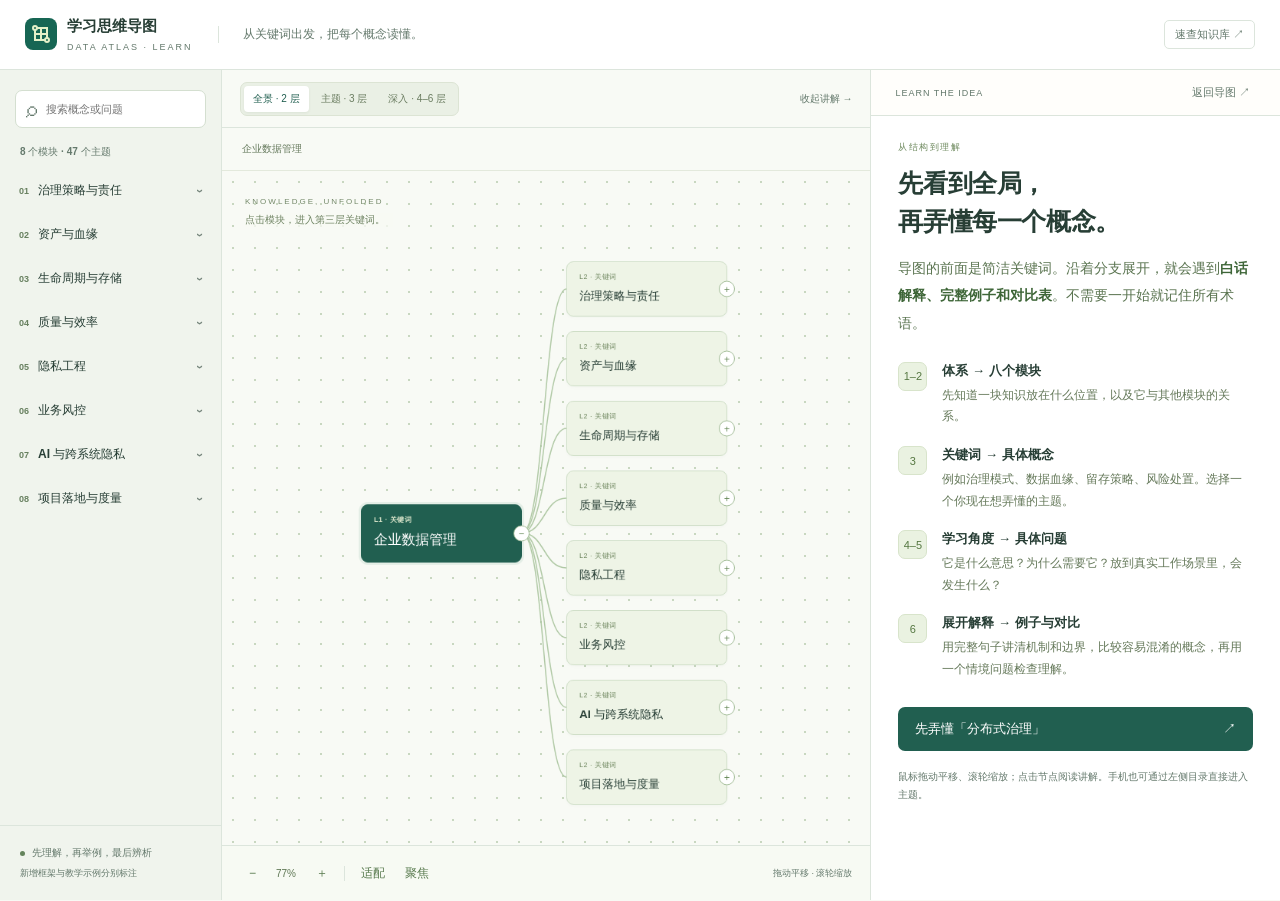
==== learn.html @ 8e187245 "Add six-level learning mind map with plain-language lessons" ====
<!doctype html>
<html lang="zh-CN">
<head>
  <meta charset="UTF-8">
  <meta name="viewport" content="width=device-width,initial-scale=1">
  <meta name="theme-color" content="#215f50">
  <title>学习思维导图 · Data Atlas</title>
  <meta name="description" content="从三层关键词进入六层学习导图，用白话解释、教学例子和概念对比表理解企业数据治理。">
  <link rel="icon" href="./favicon.svg" type="image/svg+xml">
  <link rel="stylesheet" href="./learn.css">
  <script src="./learn.js" defer></script>
</head>
<body>
  <header class="app-header">
    <a class="identity" href="./learn.html"><img src="./favicon.svg" width="32" height="32" alt=""><span>学习思维导图<small>DATA ATLAS · LEARN</small></span></a>
    <div class="header-note">从关键词出发，把每个概念读懂。</div>
    <a class="original-link" href="./index.html">速查知识库 ↗</a>
  </header>
  <div class="workspace">
    <aside class="index-panel" id="index-panel" aria-label="知识目录">
      <div class="search-box"><span aria-hidden="true">⌕</span><input id="search" type="search" placeholder="搜索概念或问题" aria-label="搜索概念或问题"><button id="clear-search" aria-label="清除搜索" hidden>×</button></div>
      <div class="index-heading"><span id="index-title">8 个模块 · 47 个主题</span><button id="mobile-index-close" aria-label="关闭目录">×</button></div>
      <nav id="index" aria-label="模块与主题"></nav>
      <div class="index-foot"><span class="tiny-dot"></span>先理解，再举例，最后辨析<br><small>新增框架与教学示例分别标注</small></div>
    </aside>
    <main class="map-panel" aria-label="可展开的六层思维导图">
      <div class="map-toolbar">
        <button class="square mobile-index-open" id="mobile-index-open" aria-label="打开知识目录">☰</button>
        <div class="view-switch" aria-label="导图范围"><button id="show-overview" class="active">全景 · 2 层</button><button id="show-module">主题 · 3 层</button><button id="show-topic">深入 · 4–6 层</button></div>
        <button class="reader-toggle" id="reader-toggle" aria-expanded="true" aria-controls="reader">收起讲解 →</button>
      </div>
      <nav class="map-trail" id="trail" aria-label="当前分支"></nav>
      <div id="viewport" class="viewport" tabindex="0" aria-label="思维导图画布。拖动平移，滚轮缩放。也可使用下方缩放按钮。">
        <div class="map-caption"><span>KNOWLEDGE, UNFOLDED</span><p id="map-caption">先选择一个模块，再沿分支展开。</p></div>
        <div id="world" class="world"><svg id="connections" aria-hidden="true"></svg><div id="nodes"></div></div>
        <div id="loading" class="loading" role="status">正在展开学习导图…</div>
      </div>
      <div class="canvas-footer"><div class="zoom-controls"><button id="zoom-out" aria-label="缩小导图">−</button><output id="zoom-value" aria-label="当前缩放">100%</output><button id="zoom-in" aria-label="放大导图">＋</button><span></span><button id="fit" title="适配当前分支">适配</button><button id="focus-node" title="以可读大小定位当前节点">聚焦</button></div><p>拖动平移 · 滚轮缩放</p></div>
    </main>
    <aside id="reader" class="reader" aria-label="学习讲解"><div class="reader-placeholder">正在准备讲解…</div></aside>
  </div>
  <button id="drawer-backdrop" class="drawer-backdrop" aria-label="关闭知识目录" hidden></button>
  <div id="announcer" class="sr-only" role="status" aria-live="polite"></div>
  <noscript>请启用 JavaScript 以展开导图和学习内容。</noscript>
</body>
</html>
---- learn.css ----
:root{--ink:#273e35;--sub:#64796c;--muted:#77877d;--line:#dce5dc;--teal:#215f50;--teal-soft:#e8f0e7;--paper:#f8f9f4;--accent:#a17a39;--radius:10px;--sans:-apple-system,BlinkMacSystemFont,"PingFang SC","Microsoft YaHei",sans-serif}
*{box-sizing:border-box}html,body{margin:0;height:100%;overflow:hidden}body{font-family:var(--sans);font-size:14px;color:var(--ink);background:var(--paper);-webkit-font-smoothing:antialiased}button,input{font:inherit;color:inherit}button,a{-webkit-tap-highlight-color:transparent}button{cursor:pointer}button:disabled{opacity:.45;cursor:default}a{color:inherit;text-decoration:none}h1,h2,h3,p{margin:0}button:focus-visible,a:focus-visible,summary:focus-visible,input:focus-visible,[tabindex]:focus-visible{outline:3px solid #81ad94;outline-offset:3px}button:focus:not(:focus-visible){outline:none}.sr-only{position:absolute;width:1px;height:1px;overflow:hidden;clip:rect(0,0,0,0);white-space:nowrap}.app-header{height:70px;display:flex;align-items:center;gap:25px;padding:0 25px;background:#fff;border-bottom:1px solid var(--line);position:relative;z-index:20}.identity{display:flex;align-items:center;gap:10px;font-weight:650;font-size:15px;line-height:1.35}.identity small{display:block;font-size:9px;letter-spacing:2px;font-weight:500;color:var(--sub);margin-top:4px}.header-note{font-size:12px;color:var(--sub);padding-left:24px;border-left:1px solid var(--line)}.original-link{margin-left:auto;font-size:11px;color:var(--sub);border:1px solid var(--line);padding:6px 10px;border-radius:5px}.original-link:hover{background:var(--teal-soft)}.workspace{height:calc(100dvh - 70px);display:grid;grid-template-columns:222px minmax(0,1fr) minmax(380px,32vw)}.workspace.reader-hidden{grid-template-columns:222px minmax(0,1fr) 0}.reader-hidden .reader{display:none}.index-panel{display:flex;flex-direction:column;background:#f0f4ed;border-right:1px solid var(--line);min-width:0;overflow:hidden}.search-box{margin:20px 15px 17px;display:flex;align-items:center;gap:7px;border:1px solid #d4dfd0;background:white;border-radius:7px;padding:7px 10px}.search-box>span{font-size:22px;line-height:1;color:var(--sub)}.search-box input{width:100%;min-width:0;border:0;outline:none;background:transparent;font-size:11px}.search-box button{border:0;background:transparent;color:var(--sub);font-size:17px;padding:0}.index-heading{display:flex;align-items:center;justify-content:space-between;padding:0 20px 13px;font-size:10px;color:var(--sub);font-weight:550}.index-heading button{display:none}#index{flex:1;overflow:auto;scrollbar-width:thin;padding:0 11px 18px}#index details{margin-bottom:7px}#index summary{display:flex;align-items:center;gap:9px;padding:10px 8px;list-style:none;cursor:pointer;font-size:12px;font-weight:550}#index summary::-webkit-details-marker{display:none}#index summary:after{content:'›';margin-left:auto;transform:rotate(90deg);color:var(--muted)}#index details[open]>summary:after{transform:rotate(-90deg)}#index summary .index-number{font-size:9px;color:#688160;font-variant-numeric:tabular-nums}#index .topic-links{margin-left:18px;border-left:1px solid #c9d9c4;padding-left:7px}#index .topic-links button{display:block;border:0;background:transparent;font-size:11px;color:var(--sub);text-align:left;width:100%;padding:8px;border-radius:5px;line-height:1.65}#index .topic-links button:hover{background:#e5ecdf}#index .topic-links button.active{color:var(--teal);background:#ddebd8;font-weight:600}.index-foot{border-top:1px solid var(--line);padding:17px 20px;font-size:10px;color:var(--sub);line-height:2}.index-foot small{font-size:9px}.tiny-dot{display:inline-block;width:5px;height:5px;border-radius:50%;background:#64845c;margin-right:7px;vertical-align:middle}.search-result{width:100%;display:block;border:0;border-bottom:1px solid var(--line);padding:13px 8px;background:transparent;text-align:left}.search-result strong{display:block;font-size:12px;font-weight:550}.search-result small{display:block;font-size:9px;color:var(--sub);margin-bottom:4px}.search-result p{font-size:10px;color:var(--sub);margin-top:6px;line-height:1.8}.empty-search{padding:15px 8px;font-size:11px;line-height:1.8;color:var(--sub)}.map-panel{display:flex;flex-direction:column;position:relative;min-width:0;min-height:0;overflow:hidden}.map-toolbar{height:58px;flex-shrink:0;padding:0 18px;display:flex;align-items:center;gap:12px;border-bottom:1px solid var(--line);background:#f8faf5}.view-switch{display:flex;gap:3px;background:#eaf0e5;padding:3px;border:1px solid #dce4d4;border-radius:7px}.view-switch button{border:0;background:transparent;color:#6b7d61;padding:6px 9px;border-radius:4px;font-size:10px;white-space:nowrap}.view-switch button.active{background:white;color:var(--teal);box-shadow:0 1px 3px #2b472812}.reader-toggle{border:0;background:transparent;color:var(--sub);font-size:10px;white-space:nowrap;margin-left:auto;padding:6px 0}.map-trail{height:43px;flex-shrink:0;display:flex;gap:7px;align-items:center;padding:0 20px;color:#667a5d;font-size:10px;border-bottom:1px solid #e3e9dc;background:#f8faf5;white-space:nowrap;overflow:auto;scrollbar-width:none}.map-trail button{border:0;background:none;padding:0;color:inherit;font-size:inherit;white-space:nowrap}.map-trail button:hover{text-decoration:underline}.map-trail span{color:#9cac92}.viewport{flex:1;overflow:hidden;position:relative;min-height:0;background-color:#f8faf5;background-image:radial-gradient(#c8d7c0 .8px,transparent .8px);background-size:22px 22px;cursor:grab;touch-action:none}.viewport.dragging{cursor:grabbing}.viewport:focus-visible{outline-offset:-4px}.world{position:absolute;left:0;top:0;transform-origin:0 0;will-change:transform}#connections{position:absolute;left:0;top:0;overflow:visible;pointer-events:none}#connections path{fill:none;stroke:#afc8a4;stroke-width:1.5}#nodes{position:absolute;left:0;top:0}.mind-node{position:absolute;display:flex;align-items:stretch;background:#fff;border:1px solid #cdddc5;border-radius:9px;box-shadow:0 2px 5px #2f452907;transition:border-color .15s,box-shadow .15s}.mind-node.selected{border-color:var(--teal);box-shadow:0 0 0 3px #21705616}.mind-node:hover{border-color:#769b67}.mind-content{width:100%;min-width:0;text-align:left;cursor:pointer;background:transparent;border:0;padding:14px 16px;border-radius:8px;display:block}.node-level{display:block;font-size:9px;font-weight:500;color:#6f875f;line-height:1.3;margin-bottom:6px;letter-spacing:.5px}.node-title{font-size:14px;font-weight:550;line-height:1.6;overflow-wrap:anywhere}.mind-node[data-depth="1"]{background:var(--teal);border-color:var(--teal)}.mind-node[data-depth="1"] .node-title{font-size:18px;color:white}.mind-node[data-depth="1"] .node-level{color:#d5e2c8}.mind-node[data-depth="2"]{background:#eef4e6}.mind-node[data-depth="2"] .node-title{font-size:15px}.mind-node[data-depth="4"]{background:#f9f7ed;border-color:#dfd9be}.mind-node[data-depth="4"] .node-level{color:#8b793f}.mind-node[data-depth="5"]{background:#fffdf5;border-color:#e0dcc8}.mind-node[data-depth="6"]{border-color:#c9dac5}.mind-node[data-depth="6"] .mind-content{padding:16px 20px}.node-body{font-size:14px;font-weight:400;line-height:1.95;color:#50674b;overflow-wrap:anywhere}.node-toggle{position:absolute;width:21px;height:21px;border-radius:50%;background:white;border:1px solid #9cb890;right:-11px;top:50%;transform:translateY(-50%);font-size:13px;display:grid;place-items:center;color:#628653;padding:0;line-height:1}.node-toggle:hover{background:var(--teal-soft)}.mini-table{border-collapse:collapse;width:100%;font-size:12px;line-height:1.85;text-align:left}.mini-table th,.mini-table td{padding:9px 11px;border:1px solid #dce5d3;vertical-align:top;overflow-wrap:anywhere}.mini-table thead{background:#edf3e5;color:#527044}.mini-table tbody th{font-weight:550;background:#f8faf4}.table-node{padding:14px;cursor:pointer}.table-node .mind-content{padding:0 0 12px!important}.table-node .node-title{font-size:15px}.map-caption{position:absolute;top:20px;left:23px;z-index:2;pointer-events:none}.map-caption>span{font-size:8px;letter-spacing:2px;color:#748969}.map-caption p{font-size:10px;color:#6e8362;margin-top:6px;background:#f8faf5bf;padding-right:8px}.canvas-footer{height:55px;flex-shrink:0;padding:0 18px;display:flex;align-items:center;justify-content:space-between;gap:10px;background:#f7faf3;border-top:1px solid var(--line)}.canvas-footer>p{font-size:9px;color:var(--sub)}.zoom-controls{display:flex;align-items:center;gap:2px}.zoom-controls button{border:0;background:transparent;font-size:12px;color:#587a4e;padding:6px 9px;border-radius:4px}.zoom-controls button:hover{background:#e5eedf}.zoom-controls output{font-size:10px;width:38px;text-align:center;color:#5e7653;font-variant-numeric:tabular-nums}.zoom-controls span{height:15px;width:1px;background:var(--line);margin:0 5px}.loading{position:absolute;inset:0;display:grid;place-items:center;color:var(--sub);font-size:13px;background:var(--paper);z-index:5}.loading[hidden]{display:none}.reader{overflow:auto;background:white;border-left:1px solid var(--line);min-width:0;scrollbar-width:thin;scrollbar-color:#c4d4ba transparent}.reader-placeholder{padding:30px;color:var(--sub);font-size:13px}.reader-bar{display:flex;align-items:center;justify-content:space-between;border-bottom:1px solid var(--line);padding:14px 24px;position:sticky;top:0;background:#fffefb;z-index:5}.reader-bar span{font-size:9px;color:var(--sub);letter-spacing:1px}.reader-bar button{border:0;background:transparent;color:var(--sub);font-size:11px}.reader-main{padding:25px 27px 35px}.reader-eyebrow{font-size:9px;letter-spacing:1.5px;color:#6c885c;margin-bottom:11px;display:flex;gap:8px;align-items:center;flex-wrap:wrap}.reader h1{font-size:25px;line-height:1.5;letter-spacing:-.4px;font-weight:620}.reader-intro{font-size:14px;line-height:1.95;color:#5a7450;margin-top:15px}.reader-intro strong{color:#3e6638;font-weight:600}.read-tags{display:flex;gap:6px;flex-wrap:wrap;margin-top:15px}.read-tags span{font-size:10px;border:1px solid #e0e8d5;background:#f3f7eb;padding:3px 7px;border-radius:4px;color:#627e53}.learning-tabs{display:flex;gap:3px;margin:22px 0;border-bottom:1px solid #e2e9da;padding-bottom:0}.learning-tabs button{border:0;border-bottom:2px solid transparent;background:none;font-size:12px;color:#6b7e60;padding:10px 12px;margin-bottom:-1px}.learning-tabs button[aria-selected="true"]{border-bottom-color:var(--teal);color:var(--teal);font-weight:650}.learn-section{margin-bottom:26px;scroll-margin-top:72px}.learn-section h2{font-size:15px;font-weight:600;line-height:1.7;margin-bottom:10px}.learn-section p{font-size:14px;line-height:2;color:#54684d;overflow-wrap:anywhere}.learn-section .section-kicker{font-size:10px;color:#718960;display:block;margin-bottom:5px}.explainer{border-left:3px solid #8aaa72;padding-left:15px;margin:18px 0 24px}.why-box{background:#f0f5e8;border:1px solid #e1e9d5;border-radius:8px;padding:16px 18px}.why-box h2{font-size:12px;color:#59754b;margin-bottom:7px}.why-box p{font-size:13px;line-height:1.9;color:#5c7350}.mechanism{border-top:1px solid var(--line);padding-top:19px}.mechanism h2{display:flex;align-items:baseline;gap:10px}.mechanism h2 small{font-size:10px;color:#708862;font-weight:500}.example-label{display:inline-block;background:#f5eddc;border:1px solid #eaddbc;color:#8b6c33;border-radius:4px;font-size:9px;padding:3px 7px;margin-bottom:12px}.example-context{border:1px solid #e6dfc9;border-radius:8px;background:#fcfaf3;padding:17px 18px}.example-context h2{font-size:15px;margin-bottom:10px}.example-context p{font-size:14px;line-height:1.95;color:#776648}.story-steps{padding:5px 0 0 15px;margin:22px 0 10px;list-style:none;border-left:1px solid #c6d8b9}.story-steps li{position:relative;padding:0 0 24px 14px}.story-steps li:before{content:'';width:7px;height:7px;position:absolute;left:-19px;top:7px;border-radius:50%;background:#82a669;border:2px solid white;box-shadow:0 0 0 1px #aac698}.story-steps h2{font-size:14px;margin-bottom:8px}.story-steps h2 small{font-size:10px;color:#708862;margin-right:8px;font-weight:400}.story-steps p{font-size:14px;line-height:1.95;color:#586f4c}.takeaway{background:#edf4e5;border-radius:7px;padding:15px 17px;margin-bottom:24px}.takeaway strong{display:block;font-size:11px;font-weight:600;color:#4c753c;margin-bottom:7px}.takeaway p{font-size:13px;line-height:1.95;color:#5a754c}.comparison-scroll{overflow:auto;border:1px solid var(--line);border-radius:8px;margin-bottom:25px;scrollbar-width:thin}.comparison-table{width:100%;border-collapse:collapse;text-align:left;font-size:12px;line-height:1.9}.comparison-table thead{background:#edf3e6;color:#547548}.comparison-table th,.comparison-table td{padding:12px 11px;vertical-align:top;border-bottom:1px solid #e4eadc;overflow-wrap:anywhere}.comparison-table thead th{font-size:11px;font-weight:550;min-width:75px}.comparison-table tbody th{font-size:12px;font-weight:550;background:#f9fbf5;min-width:76px;width:23%}.comparison-table td{color:#5c7052;min-width:95px}.comparison-table tbody tr:last-child>*{border-bottom:0}.pitfall{background:#fbf8ef;border:1px solid #e7dfc8;border-radius:8px;margin:23px 0;padding:17px 18px}.pitfall h2{font-size:12px;color:#826933;margin-bottom:10px}.pitfall p{font-size:13px;color:#756548;line-height:1.9}.pitfall .correct{padding-top:13px;margin-top:13px;border-top:1px solid #e4ddca;color:#516f47}.pitfall .correct strong{display:block;font-size:11px;margin-bottom:6px;color:#507441}.question-box{background:#f3f6ee;border:1px solid var(--line);border-radius:8px;padding:19px;margin-top:19px}.question-box h2{font-size:12px;color:#6b835c;margin-bottom:12px}.question-box p{font-size:15px;line-height:2;color:#47663b}.answer{margin:19px 0 25px;border:1px solid #dce7d2;border-radius:7px}.answer summary{font-size:12px;color:#49733a;padding:14px 17px;cursor:pointer}.answer p{padding:0 17px 17px;font-size:14px;color:#526e47;line-height:2}.reader-source{margin-top:30px;padding-top:20px;border-top:1px solid var(--line)}.reader-source summary{font-size:11px;color:var(--sub);cursor:pointer}.reader-source a{display:block;color:#567e45;font-size:11px;margin-top:12px;line-height:1.8}.reader-source p{font-size:10px;color:var(--sub);line-height:1.85;margin-top:12px}.related{display:flex;gap:7px;flex-wrap:wrap;margin-top:20px}.related button{background:#f1f6e9;border:1px solid #dce6d0;border-radius:4px;color:#607e4e;padding:6px 9px;font-size:10px}.reader-next{display:flex;justify-content:space-between;gap:10px;border-top:1px solid var(--line);padding-top:18px;margin-top:24px}.reader-next button{border:0;background:transparent;font-size:11px;color:#4f7841;padding:0;line-height:1.8;text-align:left}.reader-next button:last-child{text-align:right}.level-guide{margin-top:25px}.level-guide>div{display:grid;grid-template-columns:33px 1fr;gap:11px;align-items:start;margin:18px 0}.level-guide .level-badge{width:29px;height:29px;background:#eaf2e1;border:1px solid #d8e4cb;border-radius:7px;display:grid;place-items:center;font-size:11px;color:#557741}.level-guide h2{font-size:13px;margin:0 0 5px}.level-guide p{font-size:12px;color:#65795a;line-height:1.8}.start-learning{width:100%;border:0;border-radius:7px;background:var(--teal);color:white;text-align:left;padding:13px 17px;font-size:13px;margin-top:8px}.start-learning span{float:right}.reader-module-topics{display:flex;flex-direction:column;margin-top:23px}.reader-module-topics button{border:0;border-top:1px solid var(--line);background:transparent;padding:16px 0;text-align:left}.reader-module-topics h2{font-size:14px;font-weight:550}.reader-module-topics p{font-size:12px;line-height:1.9;color:var(--sub);margin-top:7px}.level-note{font-size:10px;color:var(--sub);line-height:1.8;margin-top:17px}.square{width:29px;height:29px;border:1px solid var(--line);background:white;border-radius:5px}.mobile-index-open{display:none}.drawer-backdrop{position:fixed;inset:70px 0 0;z-index:29;background:#203d3155;border:0}.drawer-backdrop[hidden]{display:none}.detail-anchor.flash{animation:flash 1.2s ease-out}@keyframes flash{from{background:#edf3ce}to{background:transparent}}
@media(min-width:1700px){.workspace{grid-template-columns:240px minmax(0,1fr) 500px}.workspace.reader-hidden{grid-template-columns:240px minmax(0,1fr) 0}.reader-main{padding:30px 34px}.learn-section p,.story-steps p,.example-context p{font-size:15px}.map-toolbar{padding:0 23px}.view-switch button{font-size:11px;padding:7px 11px}}
@media(max-width:1200px){.workspace{grid-template-columns:190px minmax(0,1fr) 370px}.workspace.reader-hidden{grid-template-columns:190px minmax(0,1fr) 0}.map-toolbar{padding:0 10px;gap:8px}.view-switch button{padding:6px;font-size:9px}.reader-toggle{font-size:9px}.reader-main{padding:24px 22px}.reader h1{font-size:23px}.canvas-footer{padding:0 10px}.canvas-footer>p{display:none}.header-note{font-size:11px}.index-foot{padding:15px}.index-heading{padding-left:15px}.search-box{margin-left:11px;margin-right:11px}}
@media(max-width:1000px){.workspace{grid-template-columns:0 minmax(0,1fr) 365px}.workspace.reader-hidden{grid-template-columns:0 minmax(0,1fr) 0}.index-panel{position:fixed;top:70px;bottom:0;left:0;width:270px;z-index:30;transform:translateX(-100%);transition:transform .2s}.index-panel.open{transform:none}.index-heading button{display:block;border:0;background:transparent;font-size:21px;line-height:1;color:var(--sub)}.mobile-index-open{display:block;flex-shrink:0}.map-toolbar{gap:7px}#index summary{font-size:13px}#index .topic-links button{font-size:12px}.search-box input{font-size:12px}}
@media(max-width:700px){.app-header{height:60px;padding:0 15px;gap:13px}.identity{font-size:14px}.identity img{width:30px;height:30px}.identity small{font-size:8px}.header-note{display:none}.original-link{font-size:10px;padding:5px 8px}.workspace,.workspace.reader-hidden{height:calc(100dvh - 60px);grid-template-columns:minmax(0,1fr)}.index-panel{top:60px}.reader{display:none;position:fixed;inset:60px 0 0;z-index:25;border-left:0;box-shadow:0 -3px 15px #24462311}.workspace.mobile-reader .reader{display:block}.workspace.reader-hidden .reader{display:none}.map-toolbar{height:55px;padding:0 12px}.view-switch button{font-size:10px;padding:6px 8px}.reader-toggle{font-size:10px}.map-trail{height:40px;padding:0 17px}.canvas-footer{height:51px;padding:0 13px}.canvas-footer>p{display:block;font-size:8px}.reader-main{max-width:580px;padding:23px;margin:0 auto}.reader h1{font-size:25px}.reader-bar{padding:14px 23px}.drawer-backdrop{top:60px}.reader-bar button{font-size:12px}.map-caption{left:18px;top:18px}.map-caption p{font-size:9px}.reader-intro,.learn-section p,.story-steps p{font-size:14px}.index-heading{padding:0 18px 12px}.view-switch{gap:0}.node-body{font-size:15px}}
@media(max-width:380px){.app-header{padding:0 12px}.identity{font-size:13px}.original-link{font-size:9px}.map-toolbar{padding:0 8px;gap:5px}.view-switch button{font-size:9px;padding:6px}.reader-toggle{font-size:9px}.reader-main{padding:21px 18px}.learning-tabs button{padding:10px}.comparison-table th,.comparison-table td{padding:10px 9px}.canvas-footer>p{display:none}.zoom-controls button{padding:6px 8px}}
@media(prefers-reduced-motion:reduce){*,*:before,*:after{animation:none!important;transition:none!important;scroll-behavior:auto!important}}
.original-flow{margin:22px 0;border:1px solid var(--line);border-radius:8px;padding:14px 17px;color:#5e7752}.original-flow summary{font-size:12px;cursor:pointer;line-height:1.8}.original-flow h3{font-size:12px;margin-top:15px}.original-flow ol{padding-left:20px;font-size:12px;line-height:2.1}.original-flow p{font-size:11px;line-height:1.9;color:#708461}.new-label{border:1px solid #e4d3ad;border-radius:3px;color:#8b6b2f;background:#fbf3df;padding:2px 5px;letter-spacing:0}.mind-node.selected .node-level{font-weight:600}.mini-table th:first-child{width:23%}
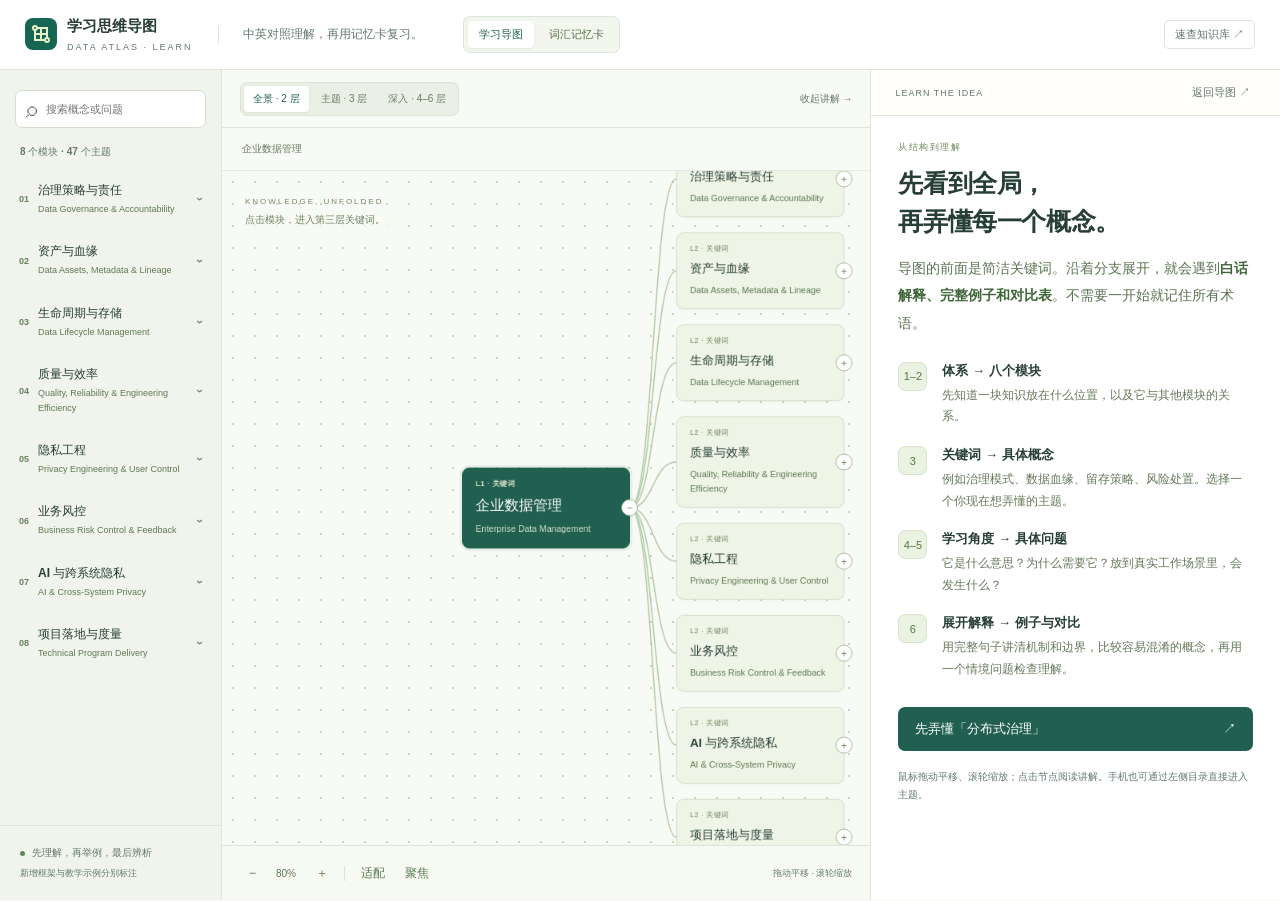
==== commit 22c596ec: "Add bilingual terminology and persistent vocabulary flashcards" ====
--- a/learn.html
+++ b/learn.html
@@ -8,12 +8,17 @@
   <meta name="description" content="从三层关键词进入六层学习导图，用白话解释、教学例子和概念对比表理解企业数据治理。">
   <link rel="icon" href="./favicon.svg" type="image/svg+xml">
   <link rel="stylesheet" href="./learn.css">
-  <script src="./learn.js" defer></script>
+  <link rel="stylesheet" href="./memory.css?v=terms-1">
+  <script src="./terms.js?v=terms-1" defer></script>
+  <script src="./memory-core.js?v=terms-1" defer></script>
+  <script src="./memory.js?v=terms-1" defer></script>
+  <script src="./learn.js?v=terms-1" defer></script>
 </head>
 <body>
   <header class="app-header">
     <a class="identity" href="./learn.html"><img src="./favicon.svg" width="32" height="32" alt=""><span>学习思维导图<small>DATA ATLAS · LEARN</small></span></a>
-    <div class="header-note">从关键词出发，把每个概念读懂。</div>
+    <div class="header-note">中英对照理解，再用记忆卡复习。</div>
+    <nav class="learning-sections" aria-label="学习方式"><button id="map-nav" class="active" aria-current="page">学习导图</button><button id="memory-nav">词汇记忆卡</button></nav>
     <a class="original-link" href="./index.html">速查知识库 ↗</a>
   </header>
   <div class="workspace">
@@ -38,6 +43,7 @@
       <div class="canvas-footer"><div class="zoom-controls"><button id="zoom-out" aria-label="缩小导图">−</button><output id="zoom-value" aria-label="当前缩放">100%</output><button id="zoom-in" aria-label="放大导图">＋</button><span></span><button id="fit" title="适配当前分支">适配</button><button id="focus-node" title="以可读大小定位当前节点">聚焦</button></div><p>拖动平移 · 滚轮缩放</p></div>
     </main>
     <aside id="reader" class="reader" aria-label="学习讲解"><div class="reader-placeholder">正在准备讲解…</div></aside>
+    <section id="memory-section" class="memory-section" aria-label="专业词汇记忆卡"></section>
   </div>
   <button id="drawer-backdrop" class="drawer-backdrop" aria-label="关闭知识目录" hidden></button>
   <div id="announcer" class="sr-only" role="status" aria-live="polite"></div>
--- a/learn.css
+++ b/learn.css
@@ -2,7 +2,7 @@
 *{box-sizing:border-box}html,body{margin:0;height:100%;overflow:hidden}body{font-family:var(--sans);font-size:14px;color:var(--ink);background:var(--paper);-webkit-font-smoothing:antialiased}button,input{font:inherit;color:inherit}button,a{-webkit-tap-highlight-color:transparent}button{cursor:pointer}button:disabled{opacity:.45;cursor:default}a{color:inherit;text-decoration:none}h1,h2,h3,p{margin:0}button:focus-visible,a:focus-visible,summary:focus-visible,input:focus-visible,[tabindex]:focus-visible{outline:3px solid #81ad94;outline-offset:3px}button:focus:not(:focus-visible){outline:none}.sr-only{position:absolute;width:1px;height:1px;overflow:hidden;clip:rect(0,0,0,0);white-space:nowrap}.app-header{height:70px;display:flex;align-items:center;gap:25px;padding:0 25px;background:#fff;border-bottom:1px solid var(--line);position:relative;z-index:20}.identity{display:flex;align-items:center;gap:10px;font-weight:650;font-size:15px;line-height:1.35}.identity small{display:block;font-size:9px;letter-spacing:2px;font-weight:500;color:var(--sub);margin-top:4px}.header-note{font-size:12px;color:var(--sub);padding-left:24px;border-left:1px solid var(--line)}.original-link{margin-left:auto;font-size:11px;color:var(--sub);border:1px solid var(--line);padding:6px 10px;border-radius:5px}.original-link:hover{background:var(--teal-soft)}.workspace{height:calc(100dvh - 70px);display:grid;grid-template-columns:222px minmax(0,1fr) minmax(380px,32vw)}.workspace.reader-hidden{grid-template-columns:222px minmax(0,1fr) 0}.reader-hidden .reader{display:none}.index-panel{display:flex;flex-direction:column;background:#f0f4ed;border-right:1px solid var(--line);min-width:0;overflow:hidden}.search-box{margin:20px 15px 17px;display:flex;align-items:center;gap:7px;border:1px solid #d4dfd0;background:white;border-radius:7px;padding:7px 10px}.search-box>span{font-size:22px;line-height:1;color:var(--sub)}.search-box input{width:100%;min-width:0;border:0;outline:none;background:transparent;font-size:11px}.search-box button{border:0;background:transparent;color:var(--sub);font-size:17px;padding:0}.index-heading{display:flex;align-items:center;justify-content:space-between;padding:0 20px 13px;font-size:10px;color:var(--sub);font-weight:550}.index-heading button{display:none}#index{flex:1;overflow:auto;scrollbar-width:thin;padding:0 11px 18px}#index details{margin-bottom:7px}#index summary{display:flex;align-items:center;gap:9px;padding:10px 8px;list-style:none;cursor:pointer;font-size:12px;font-weight:550}#index summary::-webkit-details-marker{display:none}#index summary:after{content:'›';margin-left:auto;transform:rotate(90deg);color:var(--muted)}#index details[open]>summary:after{transform:rotate(-90deg)}#index summary .index-number{font-size:9px;color:#688160;font-variant-numeric:tabular-nums}#index .topic-links{margin-left:18px;border-left:1px solid #c9d9c4;padding-left:7px}#index .topic-links button{display:block;border:0;background:transparent;font-size:11px;color:var(--sub);text-align:left;width:100%;padding:8px;border-radius:5px;line-height:1.65}#index .topic-links button:hover{background:#e5ecdf}#index .topic-links button.active{color:var(--teal);background:#ddebd8;font-weight:600}.index-foot{border-top:1px solid var(--line);padding:17px 20px;font-size:10px;color:var(--sub);line-height:2}.index-foot small{font-size:9px}.tiny-dot{display:inline-block;width:5px;height:5px;border-radius:50%;background:#64845c;margin-right:7px;vertical-align:middle}.search-result{width:100%;display:block;border:0;border-bottom:1px solid var(--line);padding:13px 8px;background:transparent;text-align:left}.search-result strong{display:block;font-size:12px;font-weight:550}.search-result small{display:block;font-size:9px;color:var(--sub);margin-bottom:4px}.search-result p{font-size:10px;color:var(--sub);margin-top:6px;line-height:1.8}.empty-search{padding:15px 8px;font-size:11px;line-height:1.8;color:var(--sub)}.map-panel{display:flex;flex-direction:column;position:relative;min-width:0;min-height:0;overflow:hidden}.map-toolbar{height:58px;flex-shrink:0;padding:0 18px;display:flex;align-items:center;gap:12px;border-bottom:1px solid var(--line);background:#f8faf5}.view-switch{display:flex;gap:3px;background:#eaf0e5;padding:3px;border:1px solid #dce4d4;border-radius:7px}.view-switch button{border:0;background:transparent;color:#6b7d61;padding:6px 9px;border-radius:4px;font-size:10px;white-space:nowrap}.view-switch button.active{background:white;color:var(--teal);box-shadow:0 1px 3px #2b472812}.reader-toggle{border:0;background:transparent;color:var(--sub);font-size:10px;white-space:nowrap;margin-left:auto;padding:6px 0}.map-trail{height:43px;flex-shrink:0;display:flex;gap:7px;align-items:center;padding:0 20px;color:#667a5d;font-size:10px;border-bottom:1px solid #e3e9dc;background:#f8faf5;white-space:nowrap;overflow:auto;scrollbar-width:none}.map-trail button{border:0;background:none;padding:0;color:inherit;font-size:inherit;white-space:nowrap}.map-trail button:hover{text-decoration:underline}.map-trail span{color:#9cac92}.viewport{flex:1;overflow:hidden;position:relative;min-height:0;background-color:#f8faf5;background-image:radial-gradient(#c8d7c0 .8px,transparent .8px);background-size:22px 22px;cursor:grab;touch-action:none}.viewport.dragging{cursor:grabbing}.viewport:focus-visible{outline-offset:-4px}.world{position:absolute;left:0;top:0;transform-origin:0 0;will-change:transform}#connections{position:absolute;left:0;top:0;overflow:visible;pointer-events:none}#connections path{fill:none;stroke:#afc8a4;stroke-width:1.5}#nodes{position:absolute;left:0;top:0}.mind-node{position:absolute;display:flex;align-items:stretch;background:#fff;border:1px solid #cdddc5;border-radius:9px;box-shadow:0 2px 5px #2f452907;transition:border-color .15s,box-shadow .15s}.mind-node.selected{border-color:var(--teal);box-shadow:0 0 0 3px #21705616}.mind-node:hover{border-color:#769b67}.mind-content{width:100%;min-width:0;text-align:left;cursor:pointer;background:transparent;border:0;padding:14px 16px;border-radius:8px;display:block}.node-level{display:block;font-size:9px;font-weight:500;color:#6f875f;line-height:1.3;margin-bottom:6px;letter-spacing:.5px}.node-title{font-size:14px;font-weight:550;line-height:1.6;overflow-wrap:anywhere}.mind-node[data-depth="1"]{background:var(--teal);border-color:var(--teal)}.mind-node[data-depth="1"] .node-title{font-size:18px;color:white}.mind-node[data-depth="1"] .node-level{color:#d5e2c8}.mind-node[data-depth="2"]{background:#eef4e6}.mind-node[data-depth="2"] .node-title{font-size:15px}.mind-node[data-depth="4"]{background:#f9f7ed;border-color:#dfd9be}.mind-node[data-depth="4"] .node-level{color:#8b793f}.mind-node[data-depth="5"]{background:#fffdf5;border-color:#e0dcc8}.mind-node[data-depth="6"]{border-color:#c9dac5}.mind-node[data-depth="6"] .mind-content{padding:16px 20px}.node-body{font-size:14px;font-weight:400;line-height:1.95;color:#50674b;overflow-wrap:anywhere}.node-toggle{position:absolute;width:21px;height:21px;border-radius:50%;background:white;border:1px solid #9cb890;right:-11px;top:50%;transform:translateY(-50%);font-size:13px;display:grid;place-items:center;color:#628653;padding:0;line-height:1}.node-toggle:hover{background:var(--teal-soft)}.mini-table{border-collapse:collapse;width:100%;font-size:12px;line-height:1.85;text-align:left}.mini-table th,.mini-table td{padding:9px 11px;border:1px solid #dce5d3;vertical-align:top;overflow-wrap:anywhere}.mini-table thead{background:#edf3e5;color:#527044}.mini-table tbody th{font-weight:550;background:#f8faf4}.table-node{padding:14px;cursor:pointer}.table-node .mind-content{padding:0 0 12px!important}.table-node .node-title{font-size:15px}.map-caption{position:absolute;top:20px;left:23px;z-index:2;pointer-events:none}.map-caption>span{font-size:8px;letter-spacing:2px;color:#748969}.map-caption p{font-size:10px;color:#6e8362;margin-top:6px;background:#f8faf5bf;padding-right:8px}.canvas-footer{height:55px;flex-shrink:0;padding:0 18px;display:flex;align-items:center;justify-content:space-between;gap:10px;background:#f7faf3;border-top:1px solid var(--line)}.canvas-footer>p{font-size:9px;color:var(--sub)}.zoom-controls{display:flex;align-items:center;gap:2px}.zoom-controls button{border:0;background:transparent;font-size:12px;color:#587a4e;padding:6px 9px;border-radius:4px}.zoom-controls button:hover{background:#e5eedf}.zoom-controls output{font-size:10px;width:38px;text-align:center;color:#5e7653;font-variant-numeric:tabular-nums}.zoom-controls span{height:15px;width:1px;background:var(--line);margin:0 5px}.loading{position:absolute;inset:0;display:grid;place-items:center;color:var(--sub);font-size:13px;background:var(--paper);z-index:5}.loading[hidden]{display:none}.reader{overflow:auto;background:white;border-left:1px solid var(--line);min-width:0;scrollbar-width:thin;scrollbar-color:#c4d4ba transparent}.reader-placeholder{padding:30px;color:var(--sub);font-size:13px}.reader-bar{display:flex;align-items:center;justify-content:space-between;border-bottom:1px solid var(--line);padding:14px 24px;position:sticky;top:0;background:#fffefb;z-index:5}.reader-bar span{font-size:9px;color:var(--sub);letter-spacing:1px}.reader-bar button{border:0;background:transparent;color:var(--sub);font-size:11px}.reader-main{padding:25px 27px 35px}.reader-eyebrow{font-size:9px;letter-spacing:1.5px;color:#6c885c;margin-bottom:11px;display:flex;gap:8px;align-items:center;flex-wrap:wrap}.reader h1{font-size:25px;line-height:1.5;letter-spacing:-.4px;font-weight:620}.reader-intro{font-size:14px;line-height:1.95;color:#5a7450;margin-top:15px}.reader-intro strong{color:#3e6638;font-weight:600}.read-tags{display:flex;gap:6px;flex-wrap:wrap;margin-top:15px}.read-tags span{font-size:10px;border:1px solid #e0e8d5;background:#f3f7eb;padding:3px 7px;border-radius:4px;color:#627e53}.learning-tabs{display:flex;gap:3px;margin:22px 0;border-bottom:1px solid #e2e9da;padding-bottom:0}.learning-tabs button{border:0;border-bottom:2px solid transparent;background:none;font-size:12px;color:#6b7e60;padding:10px 12px;margin-bottom:-1px}.learning-tabs button[aria-selected="true"]{border-bottom-color:var(--teal);color:var(--teal);font-weight:650}.learn-section{margin-bottom:26px;scroll-margin-top:72px}.learn-section h2{font-size:15px;font-weight:600;line-height:1.7;margin-bottom:10px}.learn-section p{font-size:14px;line-height:2;color:#54684d;overflow-wrap:anywhere}.learn-section .section-kicker{font-size:10px;color:#718960;display:block;margin-bottom:5px}.explainer{border-left:3px solid #8aaa72;padding-left:15px;margin:18px 0 24px}.why-box{background:#f0f5e8;border:1px solid #e1e9d5;border-radius:8px;padding:16px 18px}.why-box h2{font-size:12px;color:#59754b;margin-bottom:7px}.why-box p{font-size:13px;line-height:1.9;color:#5c7350}.mechanism{border-top:1px solid var(--line);padding-top:19px}.mechanism h2{display:flex;align-items:baseline;gap:10px}.mechanism h2 small{font-size:10px;color:#708862;font-weight:500}.example-label{display:inline-block;background:#f5eddc;border:1px solid #eaddbc;color:#8b6c33;border-radius:4px;font-size:9px;padding:3px 7px;margin-bottom:12px}.example-context{border:1px solid #e6dfc9;border-radius:8px;background:#fcfaf3;padding:17px 18px}.example-context h2{font-size:15px;margin-bottom:10px}.example-context p{font-size:14px;line-height:1.95;color:#776648}.story-steps{padding:5px 0 0 15px;margin:22px 0 10px;list-style:none;border-left:1px solid #c6d8b9}.story-steps li{position:relative;padding:0 0 24px 14px}.story-steps li:before{content:'';width:7px;height:7px;position:absolute;left:-19px;top:7px;border-radius:50%;background:#82a669;border:2px solid white;box-shadow:0 0 0 1px #aac698}.story-steps h2{font-size:14px;margin-bottom:8px}.story-steps h2 small{font-size:10px;color:#708862;margin-right:8px;font-weight:400}.story-steps p{font-size:14px;line-height:1.95;color:#586f4c}.takeaway{background:#edf4e5;border-radius:7px;padding:15px 17px;margin-bottom:24px}.takeaway strong{display:block;font-size:11px;font-weight:600;color:#4c753c;margin-bottom:7px}.takeaway p{font-size:13px;line-height:1.95;color:#5a754c}.comparison-scroll{overflow:auto;border:1px solid var(--line);border-radius:8px;margin-bottom:25px;scrollbar-width:thin}.comparison-table{width:100%;border-collapse:collapse;text-align:left;font-size:12px;line-height:1.9}.comparison-table thead{background:#edf3e6;color:#547548}.comparison-table th,.comparison-table td{padding:12px 11px;vertical-align:top;border-bottom:1px solid #e4eadc;overflow-wrap:anywhere}.comparison-table thead th{font-size:11px;font-weight:550;min-width:75px}.comparison-table tbody th{font-size:12px;font-weight:550;background:#f9fbf5;min-width:76px;width:23%}.comparison-table td{color:#5c7052;min-width:95px}.comparison-table tbody tr:last-child>*{border-bottom:0}.pitfall{background:#fbf8ef;border:1px solid #e7dfc8;border-radius:8px;margin:23px 0;padding:17px 18px}.pitfall h2{font-size:12px;color:#826933;margin-bottom:10px}.pitfall p{font-size:13px;color:#756548;line-height:1.9}.pitfall .correct{padding-top:13px;margin-top:13px;border-top:1px solid #e4ddca;color:#516f47}.pitfall .correct strong{display:block;font-size:11px;margin-bottom:6px;color:#507441}.question-box{background:#f3f6ee;border:1px solid var(--line);border-radius:8px;padding:19px;margin-top:19px}.question-box h2{font-size:12px;color:#6b835c;margin-bottom:12px}.question-box p{font-size:15px;line-height:2;color:#47663b}.answer{margin:19px 0 25px;border:1px solid #dce7d2;border-radius:7px}.answer summary{font-size:12px;color:#49733a;padding:14px 17px;cursor:pointer}.answer p{padding:0 17px 17px;font-size:14px;color:#526e47;line-height:2}.reader-source{margin-top:30px;padding-top:20px;border-top:1px solid var(--line)}.reader-source summary{font-size:11px;color:var(--sub);cursor:pointer}.reader-source a{display:block;color:#567e45;font-size:11px;margin-top:12px;line-height:1.8}.reader-source p{font-size:10px;color:var(--sub);line-height:1.85;margin-top:12px}.related{display:flex;gap:7px;flex-wrap:wrap;margin-top:20px}.related button{background:#f1f6e9;border:1px solid #dce6d0;border-radius:4px;color:#607e4e;padding:6px 9px;font-size:10px}.reader-next{display:flex;justify-content:space-between;gap:10px;border-top:1px solid var(--line);padding-top:18px;margin-top:24px}.reader-next button{border:0;background:transparent;font-size:11px;color:#4f7841;padding:0;line-height:1.8;text-align:left}.reader-next button:last-child{text-align:right}.level-guide{margin-top:25px}.level-guide>div{display:grid;grid-template-columns:33px 1fr;gap:11px;align-items:start;margin:18px 0}.level-guide .level-badge{width:29px;height:29px;background:#eaf2e1;border:1px solid #d8e4cb;border-radius:7px;display:grid;place-items:center;font-size:11px;color:#557741}.level-guide h2{font-size:13px;margin:0 0 5px}.level-guide p{font-size:12px;color:#65795a;line-height:1.8}.start-learning{width:100%;border:0;border-radius:7px;background:var(--teal);color:white;text-align:left;padding:13px 17px;font-size:13px;margin-top:8px}.start-learning span{float:right}.reader-module-topics{display:flex;flex-direction:column;margin-top:23px}.reader-module-topics button{border:0;border-top:1px solid var(--line);background:transparent;padding:16px 0;text-align:left}.reader-module-topics h2{font-size:14px;font-weight:550}.reader-module-topics p{font-size:12px;line-height:1.9;color:var(--sub);margin-top:7px}.level-note{font-size:10px;color:var(--sub);line-height:1.8;margin-top:17px}.square{width:29px;height:29px;border:1px solid var(--line);background:white;border-radius:5px}.mobile-index-open{display:none}.drawer-backdrop{position:fixed;inset:70px 0 0;z-index:29;background:#203d3155;border:0}.drawer-backdrop[hidden]{display:none}.detail-anchor.flash{animation:flash 1.2s ease-out}@keyframes flash{from{background:#edf3ce}to{background:transparent}}
 @media(min-width:1700px){.workspace{grid-template-columns:240px minmax(0,1fr) 500px}.workspace.reader-hidden{grid-template-columns:240px minmax(0,1fr) 0}.reader-main{padding:30px 34px}.learn-section p,.story-steps p,.example-context p{font-size:15px}.map-toolbar{padding:0 23px}.view-switch button{font-size:11px;padding:7px 11px}}
 @media(max-width:1200px){.workspace{grid-template-columns:190px minmax(0,1fr) 370px}.workspace.reader-hidden{grid-template-columns:190px minmax(0,1fr) 0}.map-toolbar{padding:0 10px;gap:8px}.view-switch button{padding:6px;font-size:9px}.reader-toggle{font-size:9px}.reader-main{padding:24px 22px}.reader h1{font-size:23px}.canvas-footer{padding:0 10px}.canvas-footer>p{display:none}.header-note{font-size:11px}.index-foot{padding:15px}.index-heading{padding-left:15px}.search-box{margin-left:11px;margin-right:11px}}
-@media(max-width:1000px){.workspace{grid-template-columns:0 minmax(0,1fr) 365px}.workspace.reader-hidden{grid-template-columns:0 minmax(0,1fr) 0}.index-panel{position:fixed;top:70px;bottom:0;left:0;width:270px;z-index:30;transform:translateX(-100%);transition:transform .2s}.index-panel.open{transform:none}.index-heading button{display:block;border:0;background:transparent;font-size:21px;line-height:1;color:var(--sub)}.mobile-index-open{display:block;flex-shrink:0}.map-toolbar{gap:7px}#index summary{font-size:13px}#index .topic-links button{font-size:12px}.search-box input{font-size:12px}}
+@media(max-width:1000px){.workspace{grid-template-columns:minmax(0,1fr) 365px}.workspace.reader-hidden{grid-template-columns:minmax(0,1fr)}.index-panel{position:fixed;top:70px;bottom:0;left:0;width:270px;z-index:30;transform:translateX(-100%);transition:transform .2s}.index-panel.open{transform:none}.index-heading button{display:block;border:0;background:transparent;font-size:21px;line-height:1;color:var(--sub)}.mobile-index-open{display:block;flex-shrink:0}.map-toolbar{gap:7px}#index summary{font-size:13px}#index .topic-links button{font-size:12px}.search-box input{font-size:12px}}
 @media(max-width:700px){.app-header{height:60px;padding:0 15px;gap:13px}.identity{font-size:14px}.identity img{width:30px;height:30px}.identity small{font-size:8px}.header-note{display:none}.original-link{font-size:10px;padding:5px 8px}.workspace,.workspace.reader-hidden{height:calc(100dvh - 60px);grid-template-columns:minmax(0,1fr)}.index-panel{top:60px}.reader{display:none;position:fixed;inset:60px 0 0;z-index:25;border-left:0;box-shadow:0 -3px 15px #24462311}.workspace.mobile-reader .reader{display:block}.workspace.reader-hidden .reader{display:none}.map-toolbar{height:55px;padding:0 12px}.view-switch button{font-size:10px;padding:6px 8px}.reader-toggle{font-size:10px}.map-trail{height:40px;padding:0 17px}.canvas-footer{height:51px;padding:0 13px}.canvas-footer>p{display:block;font-size:8px}.reader-main{max-width:580px;padding:23px;margin:0 auto}.reader h1{font-size:25px}.reader-bar{padding:14px 23px}.drawer-backdrop{top:60px}.reader-bar button{font-size:12px}.map-caption{left:18px;top:18px}.map-caption p{font-size:9px}.reader-intro,.learn-section p,.story-steps p{font-size:14px}.index-heading{padding:0 18px 12px}.view-switch{gap:0}.node-body{font-size:15px}}
 @media(max-width:380px){.app-header{padding:0 12px}.identity{font-size:13px}.original-link{font-size:9px}.map-toolbar{padding:0 8px;gap:5px}.view-switch button{font-size:9px;padding:6px}.reader-toggle{font-size:9px}.reader-main{padding:21px 18px}.learning-tabs button{padding:10px}.comparison-table th,.comparison-table td{padding:10px 9px}.canvas-footer>p{display:none}.zoom-controls button{padding:6px 8px}}
 @media(prefers-reduced-motion:reduce){*,*:before,*:after{animation:none!important;transition:none!important;scroll-behavior:auto!important}}
--- a/memory.css
+++ b/memory.css
@@ -0,0 +1,6 @@
+.learning-sections{display:flex;gap:4px;padding:4px;border:1px solid var(--line);border-radius:7px;background:#f2f6ed;margin-left:15px}.learning-sections button{border:0;background:transparent;border-radius:4px;font-size:11px;color:#57714e;padding:6px 11px;white-space:nowrap}.learning-sections button.active{background:white;color:var(--teal);box-shadow:0 1px 3px #254c1a12}.node-english{display:block;font-size:11px;font-weight:450;color:#5e7b52;line-height:1.65;margin-top:6px;overflow-wrap:anywhere}.mind-node[data-depth="1"] .node-english{color:#d2e2c6}.inline-english{font-size:.88em;color:#48735b;overflow-wrap:anywhere}.reader-english{font-size:14px;line-height:1.8;margin-top:7px;color:#53794d}.index-english{display:block;font-size:9px;color:#607952;font-weight:400;line-height:1.6;margin-top:3px}.topic-terminology{margin-top:20px;border:1px solid #dce6d4;border-radius:7px;background:#f5f8ef}.topic-terminology summary{cursor:pointer;font-size:11px;color:#557746;padding:12px 14px;line-height:1.6}.topic-terminology summary>span{font-size:8px;margin-left:6px;letter-spacing:1px}.topic-terminology>div{padding:0 14px 7px}.topic-terminology button{display:block;width:100%;text-align:left;border:0;border-top:1px solid #e0e8d8;background:transparent;padding:11px 0}.topic-terminology strong{display:block;font-size:12px;font-weight:550}.topic-terminology button>span{font-size:11px;color:#537847;display:block;margin-top:3px;line-height:1.8}.topic-terminology small{display:block;font-size:9px;color:#6b8060;margin-top:4px}.topic-terminology button:hover strong{text-decoration:underline}.memory-section{display:none;min-width:0;overflow:auto;scrollbar-width:thin;background:#f8faf5}.workspace.memory-active .map-panel,.workspace.memory-active .reader{display:none}.workspace.memory-active .memory-section{display:block;grid-column:2/-1;grid-row:1}.memory-inner{max-width:1100px;padding:35px 45px 32px;margin:0 auto}.memory-heading{display:flex;justify-content:space-between;gap:20px;align-items:center}.memory-kicker{font-size:9px;font-weight:550;letter-spacing:2px;color:#668852}.memory-heading h1{font-size:28px;font-weight:600;letter-spacing:-.6px;line-height:1.5;margin-top:9px}.memory-heading p{font-size:12px;color:#647a5b;margin-top:10px;line-height:1.9}.memory-self{font-size:9px;color:#819273;letter-spacing:2px}.memory-statistics{display:grid;grid-template-columns:repeat(4,1fr);margin-top:25px;border:1px solid var(--line);border-radius:9px;background:#fff;overflow:hidden}.memory-stat{padding:16px 21px;display:flex;justify-content:space-between;align-items:center;border-right:1px solid var(--line);gap:12px}.memory-stat:last-child{border:0}.memory-stat>span{font-size:11px;color:#68815a}.memory-stat strong{font-size:22px;font-weight:500;color:#4c6e3f;font-variant-numeric:tabular-nums}.memory-stat.known{background:#edf4e6}.memory-stat.unknown strong{color:#a27738}.memory-filters{display:grid;grid-template-columns:1fr 1fr 1fr 1.15fr;gap:13px;margin-top:23px}.memory-filters>label{font-size:10px;color:#667b5c;min-width:0}.memory-filters select,.memory-filters input{display:block;min-width:0;width:100%;margin-top:6px;padding:9px 10px;border:1px solid #d6e1cd;border-radius:6px;background:white;color:#4f6c42;font-size:11px;height:37px}.memory-options{display:flex;align-items:center;justify-content:space-between;gap:15px;margin:14px 0 22px}.memory-options>label{font-size:10px;color:#5e7951;display:flex;align-items:center;gap:6px}.memory-options input{accent-color:var(--teal);width:13px;height:13px;margin:0}.memory-options>button{border:0;background:none;color:#55794b;font-size:11px;padding:5px 0}.review-area{max-width:760px;margin:0 auto}.round-progress{display:flex;align-items:center;justify-content:space-between;font-size:10px;color:#6d825f}.round-progress strong{font-weight:600;color:#4b733c;font-size:12px}.round-track{height:3px;background:#e2ead9;border-radius:3px;margin:10px 0 17px;overflow:hidden}.round-track i{display:block;height:100%;background:#638950;transition:width .2s}.recall-card{background:#fff;border:1px solid #d9e4d0;border-radius:13px;box-shadow:0 5px 16px #293e2506;outline:none}.card-meta{display:flex;align-items:center;justify-content:space-between;font-size:10px;color:#6d8460;padding:19px 24px;gap:15px;border-bottom:1px solid #edf0e7}.recall-status{border:1px solid #dae4cf;padding:3px 7px;border-radius:4px;font-size:9px;white-space:nowrap}.recall-status.known{background:#eaf2df;color:#4a7036;border-color:#caddbb}.recall-status.unsure{background:#f7f0de;color:#87713b;border-color:#e7dcbb}.recall-status.unknown{background:#f9eee2;color:#966b37;border-color:#ead6bb}.recall-question{text-align:center;padding:37px 36px 28px}.recall-direction{font-size:9px;font-weight:550;letter-spacing:2px;color:#6b825e}.recall-question h2{font-size:30px;font-weight:600;line-height:1.5;color:#294c3d;margin:15px auto 6px;max-width:620px;overflow-wrap:anywhere}.recall-abbr{font-size:13px;color:#698255;letter-spacing:1px;margin-top:7px}.recall-question p{font-size:12px;color:#6b7f60;margin-top:18px;line-height:1.9}.reveal-control{text-align:center;padding:10px 24px 30px}.memory-primary{background:var(--teal);color:white;border:1px solid var(--teal);border-radius:6px;padding:11px 24px;font-size:12px}.memory-primary:hover{background:#154d3e}.memory-primary kbd{margin-left:15px;font-size:9px;font-family:inherit;color:#d7e4cc;border:1px solid #5c8a72;border-radius:3px;padding:2px 5px}.reveal-control small{display:block;font-size:10px;color:#71855f;margin-top:12px}.memory-rating{margin-top:18px}.memory-rating>p{font-size:11px;text-align:center;color:#6b805e;margin-bottom:11px}.memory-rating>div{display:grid;grid-template-columns:repeat(3,1fr);gap:10px}.memory-rating button{border:1px solid #d8e4ca;border-radius:6px;padding:14px 12px;font-size:13px;background:white;display:flex;justify-content:center;align-items:center;gap:16px;color:#597d46}.memory-rating button:disabled{opacity:.4}.memory-rating .rate-unknown{border-color:#e6d5b8;color:#8f6b34;background:#fbf4e8}.memory-rating .rate-unsure{border-color:#e3debc;color:#857b35;background:#faf8e8}.memory-rating .rate-known{background:#eaf3e2;border-color:#c6dbb7;color:#486f32}.memory-rating button:not(:disabled):hover{box-shadow:0 0 0 2px #335e2d12;border-color:currentColor}.memory-rating kbd{font-size:9px;font-family:inherit;opacity:.7;border:1px solid currentColor;padding:1px 4px;border-radius:3px}.round-tools{display:flex;justify-content:space-between;gap:15px;margin-top:13px;font-size:9px;color:#6c805e;align-items:center}.round-tools button,.memory-undo{border:0;background:transparent;color:#617d52;font-size:10px;padding:6px 0}.round-tools button:disabled,.memory-undo:disabled{opacity:.4}.memory-answer{padding:23px 27px 27px;border-top:1px solid #e0e8d7;outline:none}.answer-heading>span{font-size:9px;letter-spacing:1px;color:#6c875b}.answer-heading h3{font-size:22px;font-weight:600;color:#3e6536;line-height:1.6;margin-top:6px;overflow-wrap:anywhere}.answer-heading small{font-size:12px;color:#6b805c;font-weight:450}.memory-answer section{margin-top:22px}.memory-answer h4{font-size:11px;font-weight:600;color:#57794a;margin:0 0 7px}.memory-answer p{font-size:14px;line-height:2;color:#526c47;overflow-wrap:anywhere}.memory-answer .answer-distinction{background:#f4f6e9;border-left:3px solid #a6bc8d;padding:14px 16px}.card-topic-links{display:flex;flex-wrap:wrap;gap:7px;margin-top:20px}.card-topic-links button{border:1px solid #dae5cd;background:#f5f8ef;border-radius:4px;color:#597b46;font-size:10px;padding:5px 8px}.card-sources{margin-top:17px;border-top:1px solid #e1e8d7;padding-top:14px}.card-sources summary{font-size:10px;color:#6b805d;cursor:pointer}.card-sources a{display:block;font-size:10px;line-height:1.85;color:#527743;margin-top:9px;overflow-wrap:anywhere}.memory-storage{font-size:10px;color:#677f59;line-height:1.9;text-align:center;margin-top:28px}.memory-empty,.round-done{background:white;border:1px solid var(--line);border-radius:12px;text-align:center;padding:40px 35px;outline:none}.memory-empty>span{font-size:26px;color:#688858}.memory-empty h2,.round-done h2{font-size:25px;font-weight:550;margin:12px 0}.memory-empty p,.round-done p{font-size:13px;color:#647e56;line-height:2;max-width:520px;margin:10px auto 24px}.done-mark{width:42px;height:42px;border-radius:50%;background:#e8f2de;color:#4d7b35;font-size:23px;display:grid;place-items:center;margin:0 auto 20px}.round-tally{display:flex;gap:22px;justify-content:center;margin:22px 0 27px;flex-wrap:wrap}.round-tally span{font-size:11px;color:#678056}.round-tally strong{font-size:17px;color:#487138;font-weight:500;margin-left:4px}.done-actions{display:flex;gap:10px;justify-content:center;margin-bottom:15px}.memory-secondary{border:1px solid #cfdcc3;color:#547647;background:#f4f8ed;border-radius:6px;padding:11px 20px;font-size:12px}
+@media(min-width:1600px){.memory-inner{max-width:1160px;padding:40px 55px}.review-area{max-width:800px}}
+@media(max-width:1200px){.memory-inner{padding:30px}.memory-heading h1{font-size:25px}.memory-stat{padding:14px 17px}.memory-self{display:none}.learning-sections{margin-left:0}.header-note{display:none}.memory-filters{gap:10px}.memory-rating button{padding:13px}.recall-question h2{font-size:28px}}
+@media(max-width:1000px){.workspace.memory-active .memory-section{grid-column:1/-1}.memory-inner{max-width:900px;padding:28px 32px}.memory-heading h1{font-size:27px}.memory-filters{grid-template-columns:1fr 1fr 1fr 1.15fr}}
+@media(max-width:700px){.app-header{gap:8px}.identity{font-size:12px}.identity small{font-size:7px;letter-spacing:1px}.identity img{width:27px;height:27px}.learning-sections{margin-left:auto;padding:3px;gap:0}.learning-sections button{font-size:10px;padding:5px 7px}.app-header .original-link{display:none}.memory-inner{padding:25px 19px}.memory-heading h1{font-size:23px}.memory-heading p{font-size:11px}.memory-statistics{margin-top:20px}.memory-stat{padding:12px 8px;display:flex;flex-direction:column;gap:6px}.memory-stat>span{font-size:9px}.memory-stat strong{font-size:21px}.memory-filters{grid-template-columns:1fr 1fr;gap:11px 10px;margin-top:19px}.memory-filters input,.memory-filters select{font-size:11px;height:38px}.memory-options{gap:8px;align-items:start}.memory-options>label{font-size:9px;line-height:1.7}.memory-options>button{font-size:10px;white-space:nowrap;padding-top:0}.recall-question{padding:30px 22px 22px}.recall-question h2{font-size:26px}.recall-question p{font-size:11px}.card-meta{padding:14px 17px;font-size:9px}.reveal-control{padding-bottom:26px}.memory-rating>div{gap:7px}.memory-rating button{font-size:12px;gap:9px;padding:12px 7px}.memory-rating kbd{font-size:8px}.round-tools{align-items:start}.round-tools span{max-width:170px;text-align:right;font-size:9px;line-height:1.8}.memory-answer{padding:22px 20px}.memory-answer p{font-size:13px}.answer-heading h3{font-size:21px}.memory-empty,.round-done{padding:30px 22px}.round-tally{gap:14px}.done-actions{flex-wrap:wrap}.memory-storage{font-size:9px}.node-english{font-size:11px}.reader-english{font-size:13px}}
+@media(max-width:380px){.identity img{display:none}.learning-sections button{font-size:9px}.memory-inner{padding:22px 14px}.memory-heading h1{font-size:21px}.memory-rating kbd{display:none}.memory-rating button{font-size:11px}.memory-options>label{max-width:175px}.recall-question h2{font-size:23px}}
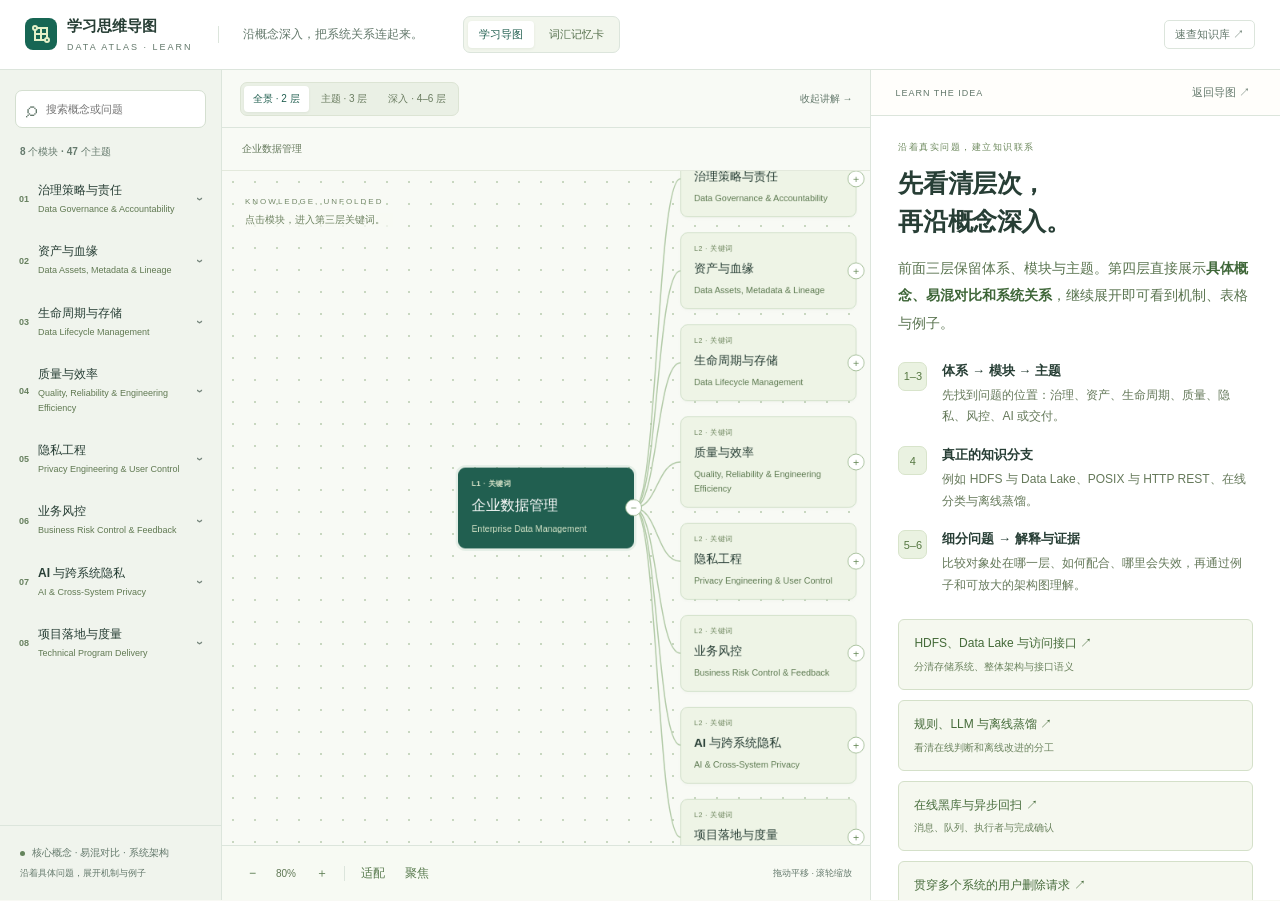
==== commit 25aa78f8: "Reorganize learning map around core concepts and system relationships" ====
--- a/learn.html
+++ b/learn.html
@@ -5,19 +5,21 @@
   <meta name="viewport" content="width=device-width,initial-scale=1">
   <meta name="theme-color" content="#215f50">
   <title>学习思维导图 · Data Atlas</title>
-  <meta name="description" content="从三层关键词进入六层学习导图，用白话解释、教学例子和概念对比表理解企业数据治理。">
+  <meta name="description" content="从体系、模块进入具体核心概念，以深层问题、易混对比和可放大的系统架构图理解数据治理。">
   <link rel="icon" href="./favicon.svg" type="image/svg+xml">
   <link rel="stylesheet" href="./learn.css">
   <link rel="stylesheet" href="./memory.css?v=terms-1">
-  <script src="./terms.js?v=terms-1" defer></script>
+  <link rel="stylesheet" href="./concepts.css?v=concept-2">
+  <script src="./terms.js?v=concept-2" defer></script>
   <script src="./memory-core.js?v=terms-1" defer></script>
   <script src="./memory.js?v=terms-1" defer></script>
-  <script src="./learn.js?v=terms-1" defer></script>
+  <script src="./diagrams.js?v=concept-2" defer></script>
+  <script src="./learn.js?v=concept-2" defer></script>
 </head>
 <body>
   <header class="app-header">
     <a class="identity" href="./learn.html"><img src="./favicon.svg" width="32" height="32" alt=""><span>学习思维导图<small>DATA ATLAS · LEARN</small></span></a>
-    <div class="header-note">中英对照理解，再用记忆卡复习。</div>
+    <div class="header-note">沿概念深入，把系统关系连起来。</div>
     <nav class="learning-sections" aria-label="学习方式"><button id="map-nav" class="active" aria-current="page">学习导图</button><button id="memory-nav">词汇记忆卡</button></nav>
     <a class="original-link" href="./index.html">速查知识库 ↗</a>
   </header>
@@ -26,7 +28,7 @@
       <div class="search-box"><span aria-hidden="true">⌕</span><input id="search" type="search" placeholder="搜索概念或问题" aria-label="搜索概念或问题"><button id="clear-search" aria-label="清除搜索" hidden>×</button></div>
       <div class="index-heading"><span id="index-title">8 个模块 · 47 个主题</span><button id="mobile-index-close" aria-label="关闭目录">×</button></div>
       <nav id="index" aria-label="模块与主题"></nav>
-      <div class="index-foot"><span class="tiny-dot"></span>先理解，再举例，最后辨析<br><small>新增框架与教学示例分别标注</small></div>
+      <div class="index-foot"><span class="tiny-dot"></span>核心概念 · 易混对比 · 系统架构<br><small>沿着具体问题，展开机制与例子</small></div>
     </aside>
     <main class="map-panel" aria-label="可展开的六层思维导图">
       <div class="map-toolbar">
--- a/concepts.css
+++ b/concepts.css
@@ -0,0 +1,3 @@
+.topic-focus{font-size:13px;color:#52714e;line-height:1.95;margin:15px 0 20px;padding-left:13px;border-left:3px solid #9abb84}.branch-nav{display:grid;grid-template-columns:repeat(2,minmax(0,1fr));gap:7px;margin:20px 0 27px}.branch-nav button{text-align:left;background:#f7f9f3;border:1px solid #dce5d3;border-radius:6px;padding:11px 12px;font-size:12px;line-height:1.65;color:#56744b}.branch-nav button[aria-selected="true"]{border-color:#66875b;background:#eaf2e1;color:#244f3b;box-shadow:inset 3px 0 #56824e}.branch-nav small{display:block;font-size:8px;letter-spacing:.5px;font-weight:500;color:#72876a;margin-bottom:5px}.concept-section-heading{margin:0 0 24px;padding:0 0 19px;border-bottom:1px solid #e0e8d7}.concept-section-heading>span{font-size:9px;letter-spacing:1px;color:#80926c}.concept-section-heading h2{font-size:19px;font-weight:600;line-height:1.6;margin:8px 0}.concept-section-heading .branch-english{font-size:11px;color:#6a835c;line-height:1.8}.concept-section-heading>p{font-size:12px;color:#5f7854;line-height:1.95;margin-top:10px}.concept-item{margin:26px 0}.concept-item>h3{font-size:15px;color:#304e37;line-height:1.8;margin:0 0 14px}.concept-item>h3>small{font-size:10px;color:#7a9466;margin-right:9px}.concept-block{margin:14px 0 19px}.concept-block>h4{font-size:12px;color:#537748;line-height:1.7;margin:0 0 8px}.concept-block>p{font-size:14px;line-height:2.05;color:#506b46;overflow-wrap:anywhere}.concept-block.type-example{background:#f7f5eb;border-left:3px solid #c2b988;padding:15px 17px;border-radius:0 5px 5px 0}.concept-block.type-example>h4{color:#827343}.concept-block.type-takeaway{background:#f0f5e9;padding:15px 17px;border-radius:5px}.concept-block .comparison-scroll{margin-top:9px}.section-sources{border-top:1px solid #e0e7d9;margin:22px 0 17px;padding-top:12px;font-size:10px;line-height:1.9;color:#6c805f}.section-sources summary{cursor:pointer}.section-sources a{display:block;color:#527c43;margin-top:7px;overflow-wrap:anywhere}.branch-next{display:flex;justify-content:space-between;gap:12px;padding-top:15px;margin-top:25px;border-top:1px solid #e0e7d9}.branch-next button{border:0;background:transparent;color:#547348;font-size:11px;text-align:left;line-height:1.8;max-width:50%}.branch-next button:last-child{text-align:right}.mind-node[data-depth="4"]{background:#f1f5e9;border-color:#c9d7b8}.mind-node[data-depth="4"][data-kind="comparison"]{background:#f9f4e9;border-color:#ddcfae}.mind-node[data-depth="4"][data-kind="architecture"],.mind-node[data-depth="4"][data-kind="workflow"]{background:#eaf3ef;border-color:#b9d1c2}.mind-node[data-depth="4"] .node-level{color:#698059}.mind-node[data-depth="6"] .node-level{font-size:9px}.mind-node .diagram-node-wrap{padding:14px;width:100%;min-width:0}.diagram-node-wrap>.node-level{margin-bottom:9px}.map-guide-starts{margin-top:23px;display:grid;gap:10px}.map-guide-starts button{border:1px solid #d4e0c9;border-radius:6px;text-align:left;background:#f5f8ef;color:#456b3a;font-size:12px;padding:13px 15px;line-height:1.8}.map-guide-starts button small{display:block;font-size:10px;color:#6c845f;margin-top:3px}.search-result .search-match{font-size:10px;color:#6b834e;margin-top:7px;line-height:1.7}.architecture-figure{margin:18px 0;border:1px solid #d2dfca;border-radius:7px;overflow:hidden;background:#fcfdf8}.architecture-heading{display:flex;align-items:center;justify-content:space-between;gap:12px;padding:12px 13px;border-bottom:1px solid #e0e8d6;font-size:11px;font-weight:550;color:#44653c}.architecture-heading button{flex-shrink:0;border:1px solid #c8d9bc;background:#f1f6e9;color:#4f7443;border-radius:4px;padding:5px 8px;font-size:10px}.diagram-host{position:relative;padding:0;overflow:hidden;background-color:#f8faf4;background-image:radial-gradient(#dbe4d2 .7px,transparent .7px);background-size:16px 16px;min-width:0}.diagram-scaled{position:relative;overflow:visible}.diagram-surface{position:absolute;top:0;left:0;transform-origin:0 0}.diagram-edges{position:absolute;top:0;left:0;overflow:visible;pointer-events:none}.diagram-edges path{stroke:#7b9870;stroke-width:1.5;fill:none}.diagram-edges .edge-feedback path,.diagram-edges .edge-control path{stroke-dasharray:5 4}.diagram-edges text{fill:#5f7654;font-size:11px;font-weight:500;paint-order:stroke;stroke:#f8faf4;stroke-width:5px;stroke-linejoin:round}.diagram-column-title{position:absolute;top:20px;width:230px;font-size:12px;color:#65815b;font-weight:600;line-height:1.7}.diagram-node{position:absolute;width:230px;padding:14px 16px;background:#fff;border:1px solid #c2d4b8;border-radius:6px;box-shadow:0 2px 4px #263d2605}.diagram-node>strong{font-size:14px;font-weight:600;color:#36593b;display:block;line-height:1.65;overflow-wrap:anywhere}.diagram-node>span{display:block;font-size:10px;line-height:1.6;color:#74915f;margin:3px 0 7px;overflow-wrap:anywhere}.diagram-node>p{font-size:12px;line-height:1.85;color:#5e7753;margin-top:5px;overflow-wrap:anywhere}.architecture-figure figcaption{font-size:10px;line-height:1.95;color:#6a815d;padding:12px 14px;border-top:1px solid #e1e8d7}.diagram-dialog{padding:0;border:1px solid #becfb4;border-radius:12px;width:min(1420px,94vw);max-width:none;max-height:none;height:min(950px,92dvh);background:#fafcf6;color:#365437;box-shadow:0 20px 90px #0e2c1d33;overflow:hidden}.diagram-dialog::backdrop{background:#183a2bc2;backdrop-filter:blur(3px)}.diagram-dialog[open]{display:flex;flex-direction:column}.diagram-dialog-header{display:flex;justify-content:space-between;gap:20px;align-items:start;padding:24px 28px 18px;background:white}.diagram-dialog-header span{font-size:9px;letter-spacing:2px;color:#789267}.diagram-dialog-header h2{font-size:22px;font-weight:600;line-height:1.6;margin:7px 0 0}.diagram-dialog-header>button{border:0;background:#f0f5e9;color:#617e50;font-size:25px;border-radius:5px;width:34px;height:34px;flex-shrink:0}.diagram-dialog-tools{display:flex;align-items:center;justify-content:space-between;padding:12px 28px;border-block:1px solid #d8e3cd;gap:20px}.diagram-dialog-tools>p{font-size:10px;color:#6a835b}.diagram-dialog-tools>div{display:flex;gap:5px;align-items:center}.diagram-dialog-tools button{border:1px solid #d0dfc5;background:white;color:#557949;border-radius:4px;padding:5px 10px;font-size:11px;white-space:nowrap}.diagram-dialog-tools output{font-size:10px;min-width:37px;text-align:center;color:#607953}.diagram-dialog-body{flex:1;min-height:0;overflow:auto;padding:20px 28px 25px}.full-figure{margin:0}.full-figure>.architecture-heading{display:none}.full-diagram{overflow:auto;max-height:calc(92dvh - 310px);min-height:160px;scrollbar-width:thin}.diagram-relations{padding:14px 18px;border-top:1px solid #dde7d3;color:#667e58;font-size:11px}.diagram-relations summary{cursor:pointer}.diagram-relations ol{padding-left:18px;margin-top:12px}.diagram-relations li{font-size:12px;line-height:1.9;margin:9px 0}.diagram-relations strong{font-weight:500}.diagram-relations li span{font-size:11px;color:#78926a;display:block}.preview-diagram{pointer-events:none}.architecture-figure:has(.preview-diagram) figcaption{max-height:110px;overflow:auto}.diagram-node-wrap .architecture-figure{margin:0}
+.diagram-edges marker path{fill:#69856a;stroke:none}
+@media(max-width:700px){.branch-nav{gap:7px}.branch-nav button{font-size:12px;padding:10px 11px}.concept-section-heading h2{font-size:20px}.concept-item>h3{font-size:16px}.concept-block>p{font-size:14px}.diagram-dialog{width:calc(100vw - 16px);height:calc(100dvh - 20px);border-radius:8px}.diagram-dialog-header{padding:18px 17px 14px;gap:12px}.diagram-dialog-header h2{font-size:18px}.diagram-dialog-tools{padding:10px 16px;flex-wrap:wrap;gap:10px}.diagram-dialog-body{padding:13px}.diagram-dialog-tools>div{margin-left:auto}.diagram-dialog-tools>p{font-size:9px}.full-diagram{max-height:calc(100dvh - 300px)}.architecture-heading{font-size:11px}.diagram-dialog-header span{font-size:8px;letter-spacing:1px}}
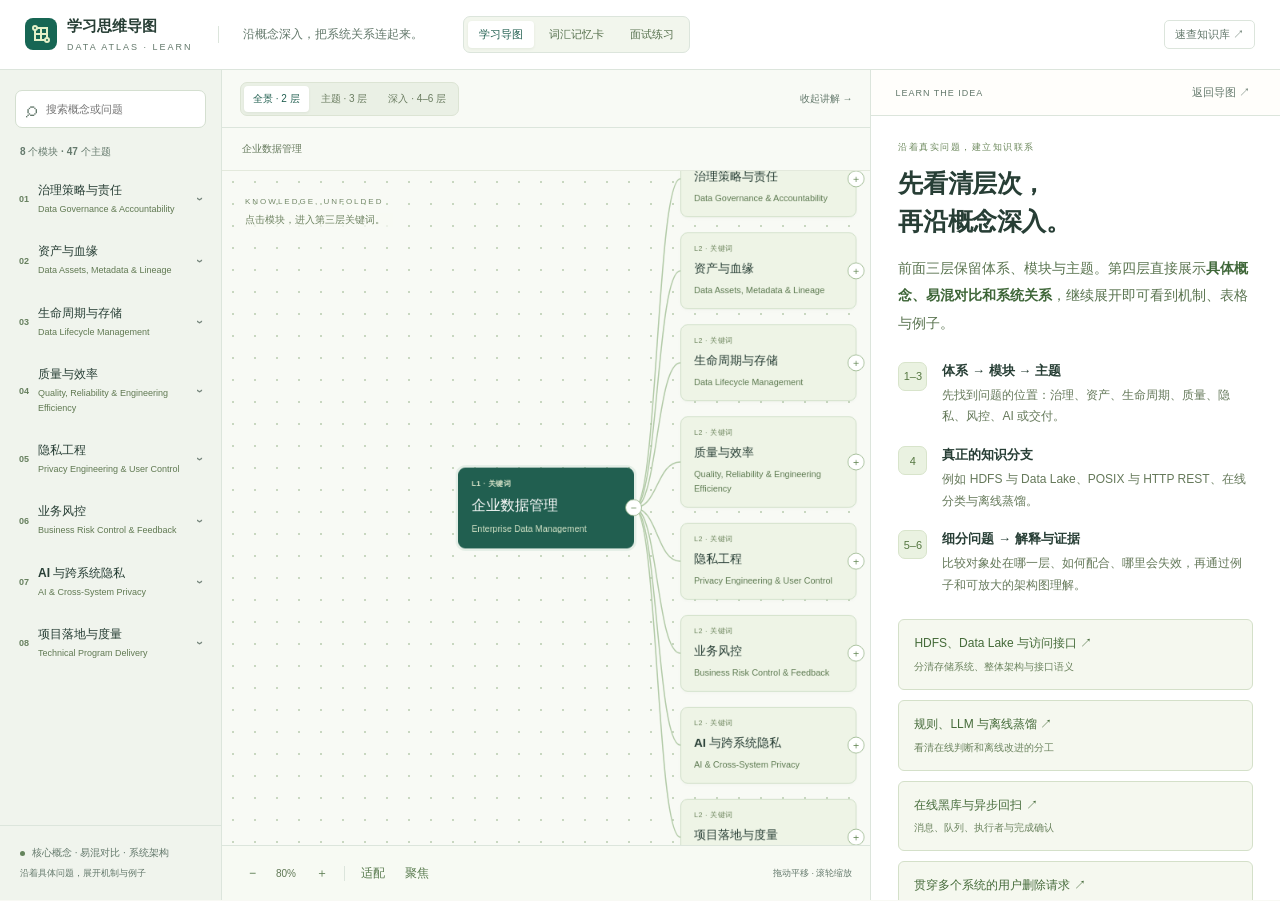
==== commit 1bc6cbb4: "Connect flashcards to precise lessons and add interview practice page" ====
--- a/learn.html
+++ b/learn.html
@@ -8,19 +8,19 @@
   <meta name="description" content="从体系、模块进入具体核心概念，以深层问题、易混对比和可放大的系统架构图理解数据治理。">
   <link rel="icon" href="./favicon.svg" type="image/svg+xml">
   <link rel="stylesheet" href="./learn.css">
-  <link rel="stylesheet" href="./memory.css?v=terms-1">
+  <link rel="stylesheet" href="./memory.css?v=study-2">
   <link rel="stylesheet" href="./concepts.css?v=concept-2">
-  <script src="./terms.js?v=concept-2" defer></script>
-  <script src="./memory-core.js?v=terms-1" defer></script>
-  <script src="./memory.js?v=terms-1" defer></script>
+  <script src="./terms.js?v=study-2" defer></script>
+  <script src="./memory-core.js?v=study-2" defer></script>
+  <script src="./memory.js?v=study-2" defer></script>
   <script src="./diagrams.js?v=concept-2" defer></script>
-  <script src="./learn.js?v=concept-2" defer></script>
+  <script src="./learn.js?v=study-2" defer></script>
 </head>
 <body>
   <header class="app-header">
     <a class="identity" href="./learn.html"><img src="./favicon.svg" width="32" height="32" alt=""><span>学习思维导图<small>DATA ATLAS · LEARN</small></span></a>
     <div class="header-note">沿概念深入，把系统关系连起来。</div>
-    <nav class="learning-sections" aria-label="学习方式"><button id="map-nav" class="active" aria-current="page">学习导图</button><button id="memory-nav">词汇记忆卡</button></nav>
+    <nav class="learning-sections" aria-label="学习方式"><button id="map-nav" class="active" aria-current="page">学习导图</button><button id="memory-nav">词汇记忆卡</button><a href="./interview.html">面试练习</a></nav>
     <a class="original-link" href="./index.html">速查知识库 ↗</a>
   </header>
   <div class="workspace">
--- a/memory.css
+++ b/memory.css
@@ -4,3 +4,6 @@
 @media(max-width:1000px){.workspace.memory-active .memory-section{grid-column:1/-1}.memory-inner{max-width:900px;padding:28px 32px}.memory-heading h1{font-size:27px}.memory-filters{grid-template-columns:1fr 1fr 1fr 1.15fr}}
 @media(max-width:700px){.app-header{gap:8px}.identity{font-size:12px}.identity small{font-size:7px;letter-spacing:1px}.identity img{width:27px;height:27px}.learning-sections{margin-left:auto;padding:3px;gap:0}.learning-sections button{font-size:10px;padding:5px 7px}.app-header .original-link{display:none}.memory-inner{padding:25px 19px}.memory-heading h1{font-size:23px}.memory-heading p{font-size:11px}.memory-statistics{margin-top:20px}.memory-stat{padding:12px 8px;display:flex;flex-direction:column;gap:6px}.memory-stat>span{font-size:9px}.memory-stat strong{font-size:21px}.memory-filters{grid-template-columns:1fr 1fr;gap:11px 10px;margin-top:19px}.memory-filters input,.memory-filters select{font-size:11px;height:38px}.memory-options{gap:8px;align-items:start}.memory-options>label{font-size:9px;line-height:1.7}.memory-options>button{font-size:10px;white-space:nowrap;padding-top:0}.recall-question{padding:30px 22px 22px}.recall-question h2{font-size:26px}.recall-question p{font-size:11px}.card-meta{padding:14px 17px;font-size:9px}.reveal-control{padding-bottom:26px}.memory-rating>div{gap:7px}.memory-rating button{font-size:12px;gap:9px;padding:12px 7px}.memory-rating kbd{font-size:8px}.round-tools{align-items:start}.round-tools span{max-width:170px;text-align:right;font-size:9px;line-height:1.8}.memory-answer{padding:22px 20px}.memory-answer p{font-size:13px}.answer-heading h3{font-size:21px}.memory-empty,.round-done{padding:30px 22px}.round-tally{gap:14px}.done-actions{flex-wrap:wrap}.memory-storage{font-size:9px}.node-english{font-size:11px}.reader-english{font-size:13px}}
 @media(max-width:380px){.identity img{display:none}.learning-sections button{font-size:9px}.memory-inner{padding:22px 14px}.memory-heading h1{font-size:21px}.memory-rating kbd{display:none}.memory-rating button{font-size:11px}.memory-options>label{max-width:175px}.recall-question h2{font-size:23px}}
+.learning-sections a{border:0;background:transparent;border-radius:4px;font-size:11px;color:#57714e;padding:6px 11px;white-space:nowrap;text-decoration:none;display:inline-flex;align-items:center}
+.card-focus{max-width:600px;margin:24px auto 0;padding:16px 20px;text-align:left;background:#f3f6ee;border-left:3px solid #638950;border-radius:0 6px 6px 0}.card-focus small{font-size:10px;color:#48633d}.card-focus p{margin:6px 0 0;color:#304b37;font-size:14px;line-height:1.9}.card-checkpoints ul{padding-left:20px;margin:0;color:#405d37;font-size:13px;line-height:1.9}.card-checkpoints li+li{margin-top:7px}.card-contexts>div{display:grid;gap:8px}.card-knowledge-link{border:1px solid #dae5cd;background:#f5f8ef;border-radius:5px;color:#365d40;padding:10px 12px;text-decoration:none;display:flex;gap:12px;align-items:baseline}.card-knowledge-link>span{font-size:10px;white-space:nowrap;color:#677750}.card-knowledge-link>strong{font-size:12px;line-height:1.7;font-weight:500}.card-knowledge-link:hover{border-color:#688954;text-decoration:underline}.card-knowledge-link:focus-visible{outline:2px solid var(--teal);outline-offset:3px}.card-meta>span:first-child{line-height:1.8}
+@media(max-width:700px){.learning-sections a{font-size:10px;padding:5px 7px}.card-focus{padding:13px 14px}.card-focus p{font-size:13px}.card-knowledge-link{gap:8px}.card-knowledge-link>strong{font-size:12px}.app-header .identity small{display:none}.app-header .identity{gap:7px;font-size:11px}.app-header .identity img{width:23px;height:23px}}
